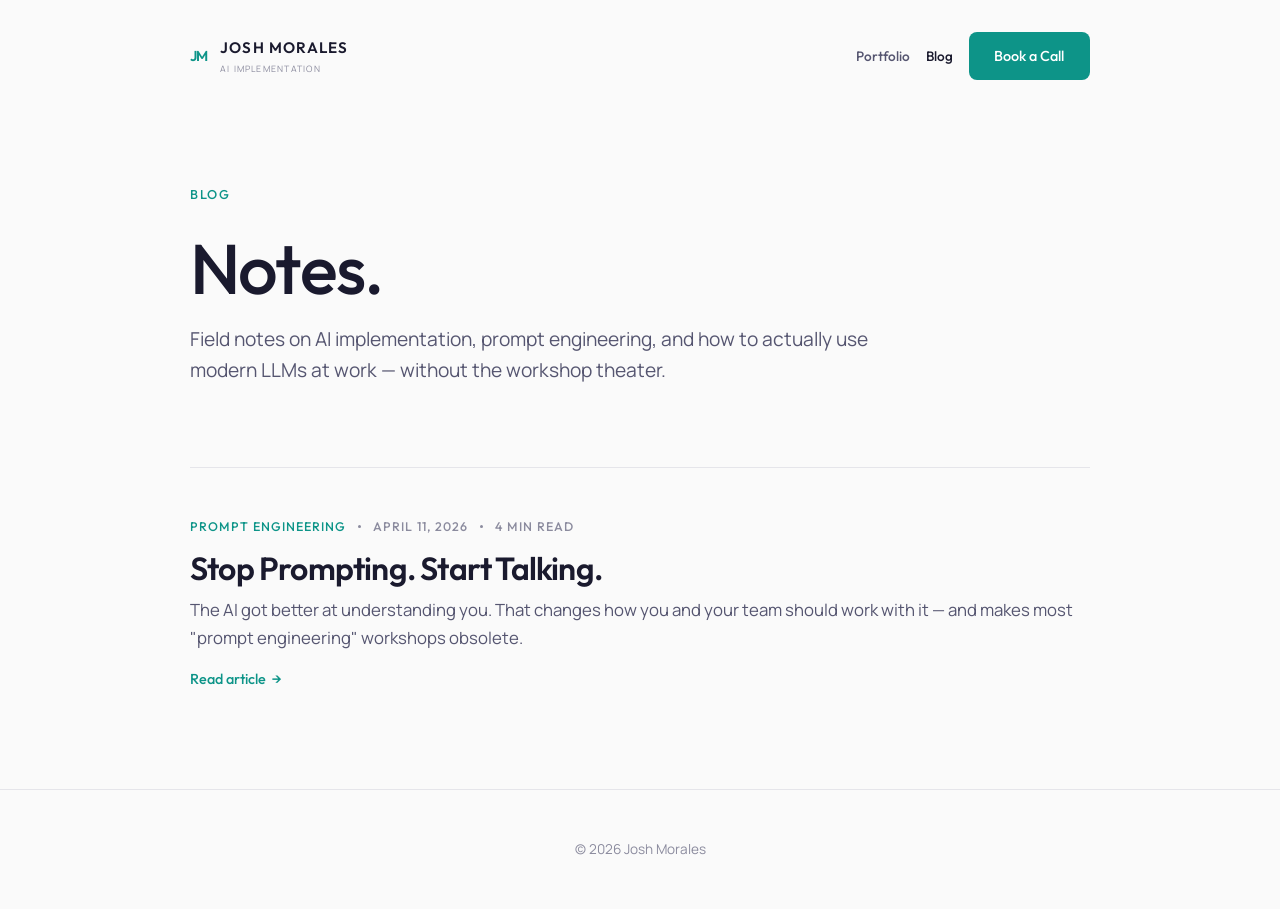
==== blog/index.html @ b001280e "Add blog landing page" ====
<!DOCTYPE html>
<html lang="en">
<head>
    <meta charset="UTF-8">
    <meta name="viewport" content="width=device-width, initial-scale=1.0">
    <title>Blog | Josh Morales — AI Implementation Specialist</title>
    <meta name="description" content="Notes on AI implementation, prompt engineering, and how to actually use modern LLMs at work.">
    <link rel="preconnect" href="https://fonts.googleapis.com">
    <link rel="preconnect" href="https://fonts.gstatic.com" crossorigin>
    <link href="https://fonts.googleapis.com/css2?family=Manrope:wght@300;400;500&family=Outfit:wght@300;400;500;600;700&display=swap" rel="stylesheet">
    <style>
        :root {
            --bg: #FAFAFA;
            --text-main: #1A1A2E;
            --text-secondary: #555570;
            --text-muted: #8B8B9E;
            --accent: #0D9488;
            --accent-light: #14B8A6;
            --border: #E5E5EA;
            --font-heading: 'Outfit', sans-serif;
            --font-body: 'Manrope', sans-serif;
        }
        * { margin: 0; padding: 0; box-sizing: border-box; }
        body {
            background-color: var(--bg);
            color: var(--text-main);
            font-family: var(--font-body);
            font-weight: 400;
            line-height: 1.7;
            -webkit-font-smoothing: antialiased;
            -moz-osx-font-smoothing: grayscale;
        }
        ::selection { background: var(--accent); color: #fff; }
        a { text-decoration: none; color: inherit; }
        h1, h2, h3 { font-family: var(--font-heading); letter-spacing: -0.025em; line-height: 1.1; font-weight: 500; color: var(--text-main); }
        h1 { font-size: clamp(2.5rem, 5.5vw, 4.5rem); }
        h2 { font-size: clamp(1.8rem, 3.5vw, 3rem); }
        h3 { font-size: clamp(1.15rem, 1.8vw, 1.4rem); }
        p { font-size: clamp(1.05rem, 1.3vw, 1.2rem); color: var(--text-secondary); }
        .container { width: 90%; max-width: 900px; margin: 0 auto; }

        nav { padding: 2rem 0; display: flex; justify-content: space-between; align-items: center; }
        .logo { display: flex; align-items: center; gap: 0.75rem; }
        .logo-mark { font-family: var(--font-heading); font-size: 0.9rem; font-weight: 600; color: var(--accent); letter-spacing: -0.04em; }
        .logo-text { display: flex; flex-direction: column; gap: 0.1rem; }
        .logo-name { font-family: var(--font-heading); font-size: 0.95rem; font-weight: 600; letter-spacing: 0.08em; text-transform: uppercase; color: var(--text-main); }
        .logo-tagline { font-family: var(--font-body); font-size: 0.55rem; letter-spacing: 0.14em; text-transform: uppercase; color: var(--text-muted); font-weight: 400; }
        .nav-right { display: flex; align-items: center; gap: 1rem; }
        .nav-link { font-family: var(--font-heading); font-size: 0.85rem; font-weight: 500; color: var(--text-secondary); transition: color 0.25s; }
        .nav-link:hover { color: var(--accent); }
        .nav-link.active { color: var(--text-main); }
        .btn { display: inline-flex; align-items: center; gap: 0.6rem; padding: 0.75rem 1.6rem; background: var(--accent); color: #fff; font-family: var(--font-heading); font-size: 0.9rem; font-weight: 500; border-radius: 8px; border: none; cursor: pointer; transition: background 0.25s ease, transform 0.25s ease; }
        .btn:hover { background: var(--accent-light); transform: translateY(-1px); }

        .page-header { padding: 8vh 0 2rem; }
        .page-header-label { font-family: var(--font-heading); font-size: 0.8rem; text-transform: uppercase; letter-spacing: 0.12em; color: var(--accent); font-weight: 500; margin-bottom: 1.5rem; }
        .page-header h1 { margin-bottom: 1rem; }
        .page-header p { font-size: clamp(1.1rem, 1.5vw, 1.3rem); max-width: 680px; line-height: 1.65; }

        .divider { height: 1px; width: 100%; background: var(--border); margin: 3rem 0; }

        .post-list { padding-bottom: 4rem; display: flex; flex-direction: column; gap: 0; }

        .post-card {
            display: block;
            padding: 2rem 0;
            border-bottom: 1px solid var(--border);
            transition: transform 0.25s ease;
        }
        .post-card:first-child { padding-top: 0; }
        .post-card:last-child { border-bottom: none; }
        .post-card:hover { transform: translateX(4px); }
        .post-card:hover h2 { color: var(--accent); }

        .post-meta {
            display: flex;
            align-items: center;
            gap: 0.75rem;
            font-family: var(--font-heading);
            font-size: 0.78rem;
            font-weight: 500;
            text-transform: uppercase;
            letter-spacing: 0.08em;
            color: var(--text-muted);
            margin-bottom: 0.85rem;
        }
        .post-meta .dot { width: 3px; height: 3px; border-radius: 50%; background: var(--text-muted); }
        .post-meta .tag { color: var(--accent); }

        .post-card h2 {
            font-size: clamp(1.5rem, 2.6vw, 2rem);
            font-weight: 600;
            margin-bottom: 0.65rem;
            transition: color 0.25s ease;
        }
        .post-card p {
            font-size: 1.05rem;
            line-height: 1.65;
            margin-bottom: 0.85rem;
        }
        .post-card .read-more {
            display: inline-flex;
            align-items: center;
            gap: 0.4rem;
            font-family: var(--font-heading);
            font-size: 0.9rem;
            font-weight: 500;
            color: var(--accent);
            transition: gap 0.2s ease;
        }
        .post-card:hover .read-more { gap: 0.6rem; }

        .empty-state {
            padding: 3rem 0;
            text-align: center;
            color: var(--text-muted);
            font-style: italic;
        }

        footer { padding: 3rem 0; text-align: center; border-top: 1px solid var(--border); }
        footer p { font-size: 0.85rem; color: var(--text-muted); }

        .reveal { opacity: 0; transform: translateY(30px); transition: opacity 0.7s cubic-bezier(0.22, 0.61, 0.36, 1), transform 0.7s cubic-bezier(0.22, 0.61, 0.36, 1); }
        .reveal.active { opacity: 1; transform: translateY(0); }
        .delay-1 { transition-delay: 0.1s; }
        .delay-2 { transition-delay: 0.2s; }

        @media (max-width: 768px) {
            nav { padding: 1.25rem 0; }
            .nav-right { gap: 0.75rem; }
            .page-header { padding: 6vh 0 1.5rem; }
            .divider { margin: 2rem 0; }
        }

        @media (prefers-reduced-motion: reduce) {
            .reveal { opacity: 1; transform: none; transition: none; }
            .post-card { transition: none; }
            .post-card:hover { transform: none; }
        }
    </style>
</head>
<body>

    <div class="container">
        <nav>
            <a href="/" class="logo">
                <div class="logo-mark">JM</div>
                <div class="logo-text">
                    <div class="logo-name">Josh Morales</div>
                    <div class="logo-tagline">AI Implementation</div>
                </div>
            </a>
            <div class="nav-right">
                <a href="/portfolio/" class="nav-link">Portfolio</a>
                <a href="/blog/" class="nav-link active">Blog</a>
                <a href="https://cal.com/joshmorales-ai" class="btn">Book a Call</a>
            </div>
        </nav>

        <section class="page-header">
            <div class="page-header-label reveal">Blog</div>
            <h1 class="reveal delay-1">Notes.</h1>
            <p class="reveal delay-2">Field notes on AI implementation, prompt engineering, and how to actually use modern LLMs at work — without the workshop theater.</p>
        </section>

        <div class="divider"></div>

        <section class="post-list">

            <a href="/blog/stop-prompting-start-talking/" class="post-card reveal">
                <div class="post-meta">
                    <span class="tag">Prompt Engineering</span>
                    <span class="dot"></span>
                    <span>April 11, 2026</span>
                    <span class="dot"></span>
                    <span>4 min read</span>
                </div>
                <h2>Stop Prompting. Start Talking.</h2>
                <p>The AI got better at understanding you. That changes how you and your team should work with it — and makes most "prompt engineering" workshops obsolete.</p>
                <span class="read-more">Read article <span>&rarr;</span></span>
            </a>

        </section>

    </div>

    <footer>
        <div class="container">
            <p>&copy; 2026 Josh Morales</p>
        </div>
    </footer>

    <script>
        const observer = new IntersectionObserver((entries) => {
            entries.forEach(entry => {
                if (entry.isIntersecting) {
                    entry.target.classList.add('active');
                    observer.unobserve(entry.target);
                }
            });
        }, { threshold: 0.1 });
        document.querySelectorAll('.reveal').forEach(el => observer.observe(el));
    </script>

</body>
</html>
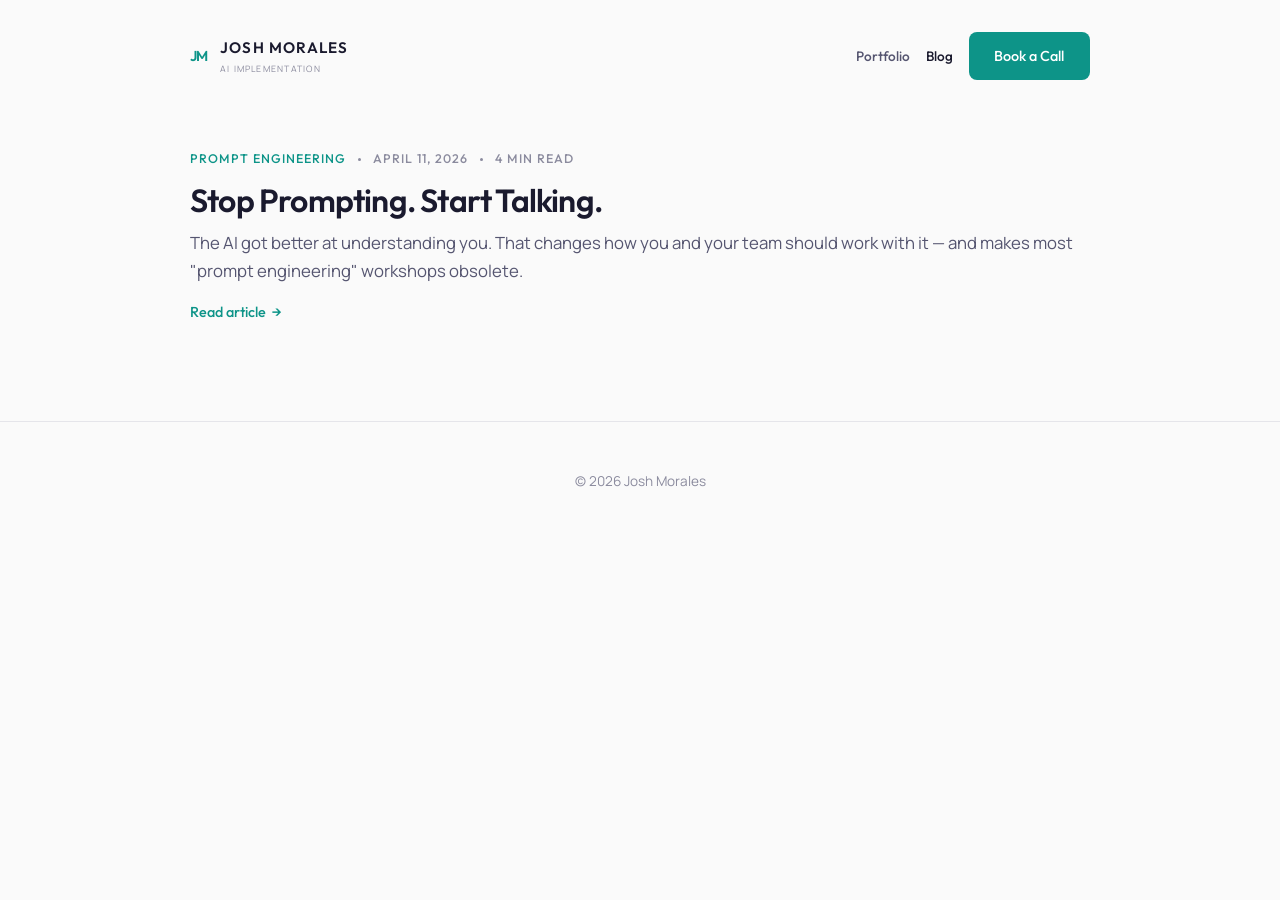
==== commit 8be88fc8: "Blog: drop page header, post list flows directly from nav" ====
--- a/blog/index.html
+++ b/blog/index.html
@@ -157,15 +157,7 @@
             </div>
         </nav>
 
-        <section class="page-header">
-            <div class="page-header-label reveal">Blog</div>
-            <h1 class="reveal delay-1">Notes.</h1>
-            <p class="reveal delay-2">Field notes on AI implementation, prompt engineering, and how to actually use modern LLMs at work — without the workshop theater.</p>
-        </section>
-
-        <div class="divider"></div>
-
-        <section class="post-list">
+        <section class="post-list" style="padding-top: 4vh;">
 
             <a href="/blog/stop-prompting-start-talking/" class="post-card reveal">
                 <div class="post-meta">
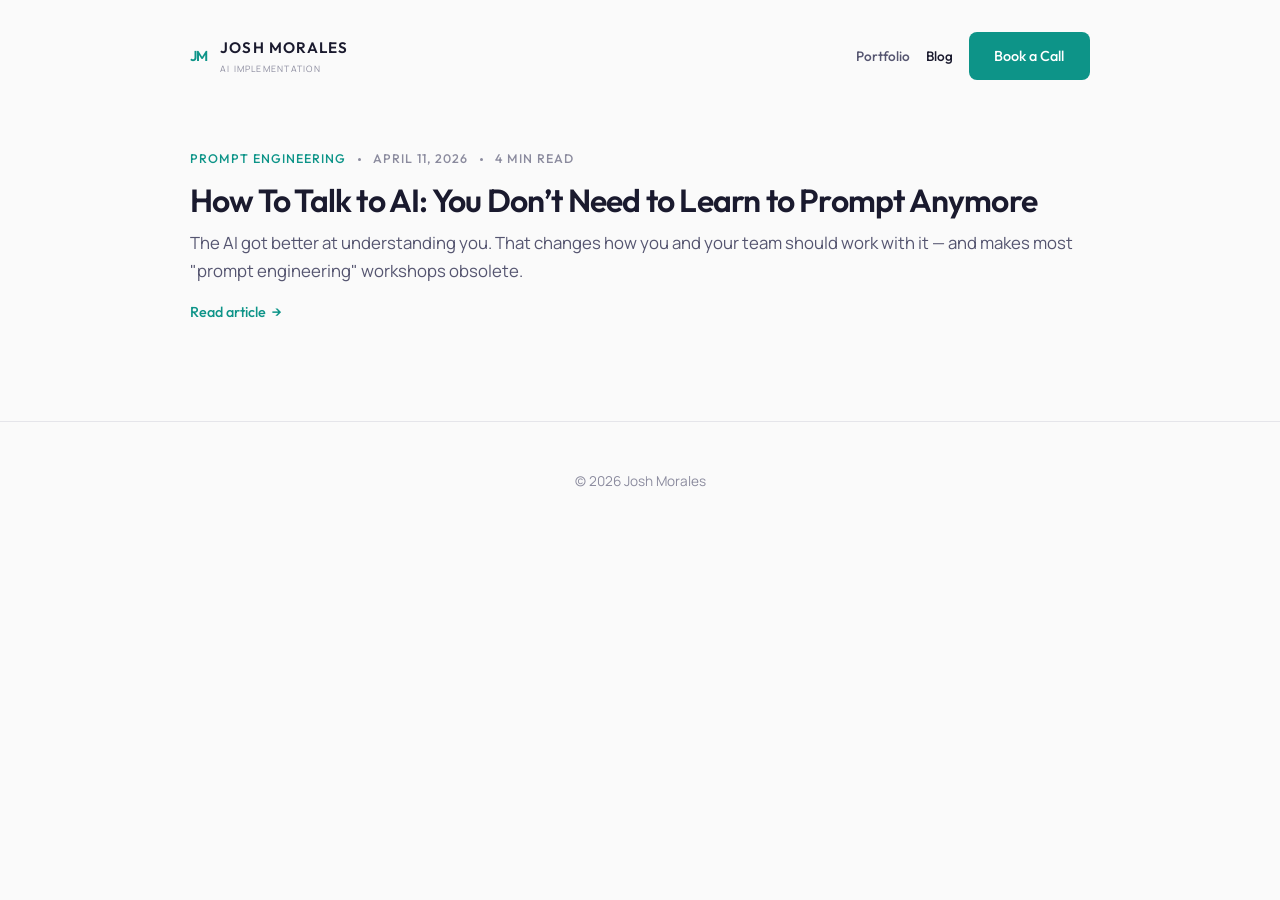
==== commit 4646171c: "Rename article: How To Talk to AI" ====
--- a/blog/index.html
+++ b/blog/index.html
@@ -167,7 +167,7 @@
                     <span class="dot"></span>
                     <span>4 min read</span>
                 </div>
-                <h2>Stop Prompting. Start Talking.</h2>
+                <h2>How To Talk to AI: You Don&rsquo;t Need to Learn to Prompt Anymore</h2>
                 <p>The AI got better at understanding you. That changes how you and your team should work with it — and makes most "prompt engineering" workshops obsolete.</p>
                 <span class="read-more">Read article <span>&rarr;</span></span>
             </a>
